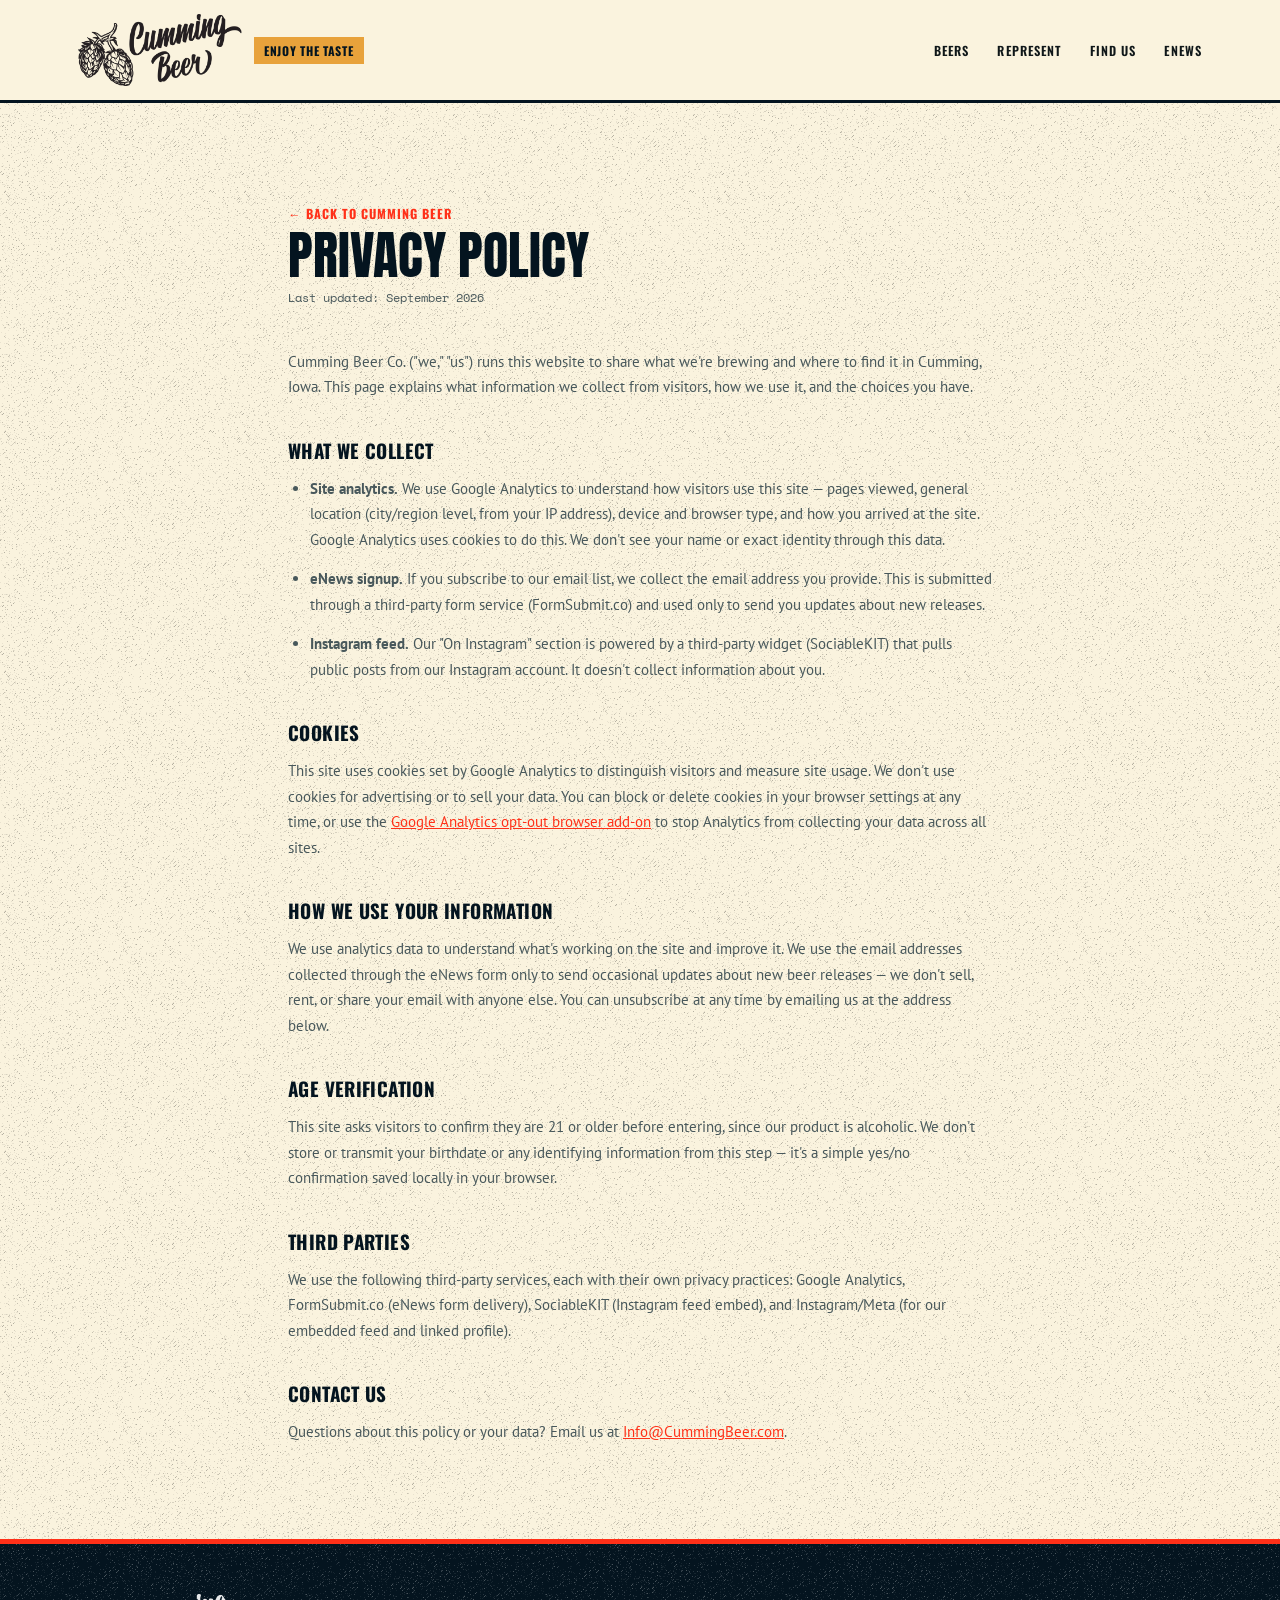
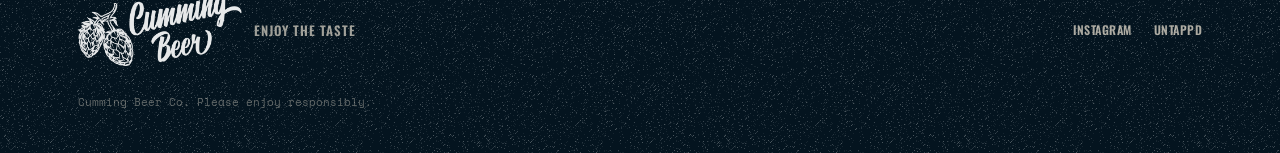
==== privacy.html @ ff50716a "Add privacy policy page and cookie consent notice Adds a privacy.html page covering GA4, the eNews f" ====
<!DOCTYPE html>
<html lang="en">
<head>
<meta charset="UTF-8">
<meta name="viewport" content="width=device-width, initial-scale=1.0">
<title>Privacy Policy | Cumming Beer Co.</title>
<meta name="description" content="Privacy policy for the Cumming Beer Co. website: what we collect, how we use it, and your choices.">
<link rel="canonical" href="https://cummingbeer.com/privacy.html">
<meta name="robots" content="noindex">
<link rel="icon" type="image/png" href="images/favicon.png">
<link rel="apple-touch-icon" href="images/favicon.png">
<link rel="stylesheet" href="css/style.css">
<link rel="stylesheet" href="https://fonts.googleapis.com/css2?family=Anton&family=Rye&family=Oswald:wght@500;600;700&family=PT+Sans:wght@400;700&family=Space+Mono:wght@400;700&family=Jost:wght@500&family=Caveat:wght@600;700&display=swap">
<style>
  .legal-wrap{max-width:760px;margin:0 auto;padding:100px 28px 80px;}
  .legal-wrap h1{font-family:'Anton',sans-serif;font-weight:400;text-transform:uppercase;font-size:clamp(32px,5.6vw,52px);line-height:0.95;margin:0 0 8px;color:var(--navy);}
  :root[data-theme="dark"] .legal-wrap h1{color:var(--ink);}
  @media (prefers-color-scheme:dark){ :root:not([data-theme="light"]) .legal-wrap h1{color:var(--ink);} }
  .legal-wrap .updated{font-family:'Space Mono',monospace;font-size:12px;color:var(--ink-soft);margin:0 0 40px;}
  .legal-wrap h2{font-family:'Oswald',sans-serif;font-weight:700;font-size:19px;text-transform:uppercase;letter-spacing:0.02em;margin:36px 0 12px;color:var(--navy);}
  :root[data-theme="dark"] .legal-wrap h2{color:var(--ink);}
  @media (prefers-color-scheme:dark){ :root:not([data-theme="light"]) .legal-wrap h2{color:var(--ink);} }
  .legal-wrap p, .legal-wrap li{font-size:15px;line-height:1.7;color:var(--ink-soft);margin:0 0 14px;}
  .legal-wrap ul{margin:0 0 14px;padding-left:22px;}
  .legal-wrap a{color:var(--red);}
  .legal-wrap .back{display:inline-block;margin-bottom:8px;font-family:'Oswald',sans-serif;font-weight:700;font-size:12.5px;letter-spacing:0.08em;text-transform:uppercase;text-decoration:none;color:var(--red);}
</style>
</head>
<body>

<nav>
  <div class="nav-row">
    <a class="brand" href="index.html">
      <img src="images/logo-nav.png" alt="Cumming Beer">
      <span class="brand-tagline">Enjoy the Taste</span>
    </a>
    <ul class="nav-links">
      <li><a href="index.html#beers">Beers</a></li>
      <li><a href="index.html#represent">Represent</a></li>
      <li><a href="index.html#find-us">Find Us</a></li>
      <li><a href="index.html#news">eNews</a></li>
    </ul>
  </div>
</nav>

<div class="legal-wrap">
  <a class="back" href="index.html">&larr; Back to Cumming Beer</a>
  <h1>Privacy Policy</h1>
  <p class="updated">Last updated: September 2026</p>

  <p>Cumming Beer Co. ("we," "us") runs this website to share what we're brewing and where to find it in Cumming, Iowa. This page explains what information we collect from visitors, how we use it, and the choices you have.</p>

  <h2>What we collect</h2>
  <ul>
    <li><strong>Site analytics.</strong> We use Google Analytics to understand how visitors use this site &mdash; pages viewed, general location (city/region level, from your IP address), device and browser type, and how you arrived at the site. Google Analytics uses cookies to do this. We don't see your name or exact identity through this data.</li>
    <li><strong>eNews signup.</strong> If you subscribe to our email list, we collect the email address you provide. This is submitted through a third-party form service (FormSubmit.co) and used only to send you updates about new releases.</li>
    <li><strong>Instagram feed.</strong> Our "On Instagram" section is powered by a third-party widget (SociableKIT) that pulls public posts from our Instagram account. It doesn't collect information about you.</li>
  </ul>

  <h2>Cookies</h2>
  <p>This site uses cookies set by Google Analytics to distinguish visitors and measure site usage. We don't use cookies for advertising or to sell your data. You can block or delete cookies in your browser settings at any time, or use the <a href="https://tools.google.com/dlpage/gaoptout" target="_blank" rel="noopener">Google Analytics opt-out browser add-on</a> to stop Analytics from collecting your data across all sites.</p>

  <h2>How we use your information</h2>
  <p>We use analytics data to understand what's working on the site and improve it. We use the email addresses collected through the eNews form only to send occasional updates about new beer releases &mdash; we don't sell, rent, or share your email with anyone else. You can unsubscribe at any time by emailing us at the address below.</p>

  <h2>Age verification</h2>
  <p>This site asks visitors to confirm they are 21 or older before entering, since our product is alcoholic. We don't store or transmit your birthdate or any identifying information from this step &mdash; it's a simple yes/no confirmation saved locally in your browser.</p>

  <h2>Third parties</h2>
  <p>We use the following third-party services, each with their own privacy practices: Google Analytics, FormSubmit.co (eNews form delivery), SociableKIT (Instagram feed embed), and Instagram/Meta (for our embedded feed and linked profile).</p>

  <h2>Contact us</h2>
  <p>Questions about this policy or your data? Email us at <a href="mailto:Info@CummingBeer.com">Info@CummingBeer.com</a>.</p>
</div>

<footer>
  <div class="wrap">
    <div class="foot-row">
      <div class="foot-brand">
        <img src="images/logo-nav.png" alt="Cumming Beer Co.">
        <span class="foot-tagline">Enjoy the Taste</span>
      </div>
      <ul class="foot-links">
        <li><a href="https://www.instagram.com/cummingbeer" target="_blank" rel="noopener">Instagram</a></li>
        <li><a href="https://untappd.com/CummingBeerLLC" target="_blank" rel="noopener">Untappd</a></li>
      </ul>
    </div>
    <p class="foot-copy">Cumming Beer Co. Please enjoy responsibly.</p>
  </div>
</footer>

</body>
</html>
---- css/style.css ----
:root{
    --navy:#04141F;
    --navy-deep:#010B11;
    --red:#FF3018;
    --red-deep:#C4210D;
    --gold:#E8A23B;
    --cream:#F4E5AE;
    --paper:#FAF3DE;
    --ink:#0F1719;
    --ink-soft:#48585B;
    --line:rgba(4,20,31,0.2);
    --card:#FFFFFF;
  }
  @media (prefers-color-scheme: dark){
    :root:not([data-theme="light"]){
      --paper:#0C1712;
      --card:#16231D;
      --ink:#F1EADA;
      --ink-soft:#A9B8AE;
      --line:rgba(241,234,218,0.18);
      --cream:#2A3B2E;
    }
  }
  :root[data-theme="dark"]{
    --paper:#0C1712;
    --card:#16231D;
    --ink:#F1EADA;
    --ink-soft:#A9B8AE;
    --line:rgba(241,234,218,0.18);
    --cream:#2A3B2E;
  }

  *{box-sizing:border-box;}
  .sr-only{position:absolute;width:1px;height:1px;padding:0;margin:-1px;overflow:hidden;clip:rect(0,0,0,0);white-space:nowrap;border:0;}
  html{scroll-behavior:smooth;}
  body{
    margin:0;
    background:var(--paper);
    background-image:url(../images/grain-dark.png);
    background-repeat:repeat;
    color:var(--ink);
    font-family:'PT Sans','Segoe UI',Arial,sans-serif;
    -webkit-font-smoothing:antialiased;
    overflow-x:hidden;
  }
  @media (prefers-color-scheme: dark){ :root:not([data-theme="light"]) body{background-image:url(../images/grain-light.png);} }
  :root[data-theme="dark"] body{background-image:url(../images/grain-light.png);}
  ::selection{background:var(--red);color:#fff;}
  img{max-width:100%;display:block;}
  a{color:inherit;}
  .wrap{max-width:1180px;margin:0 auto;padding:0 28px;position:relative;z-index:1;}
  section{padding:100px 0;}
  @media (max-width:640px){ section{padding:64px 0;} }

  .eyebrow{
    display:inline-block;
    font-family:'Oswald',sans-serif;
    font-weight:700;
    font-size:11.5px;
    letter-spacing:0.14em;
    text-transform:uppercase;
    color:#fff;
    background:var(--red);
    padding:5px 12px 4px;
    transform:skew(-9deg);
    margin:0 0 20px;
  }
  .eyebrow span{display:inline-block;transform:skew(9deg);}
  h2.head{
    font-family:'Anton',sans-serif;
    font-weight:400;
    text-transform:uppercase;
    letter-spacing:0.005em;
    font-size:clamp(38px,6.4vw,78px);
    line-height:0.9;
    margin:0 0 18px;
    text-wrap:balance;
    color:var(--navy);
  }
  :root[data-theme="dark"] h2.head{color:var(--ink);}
  @media (prefers-color-scheme:dark){ :root:not([data-theme="light"]) h2.head{color:var(--ink);} }
  h2.head.pop{
    color:var(--paper);
    -webkit-text-stroke:2px var(--navy);
    text-shadow:5px 5px 0 var(--red);
  }
  :root[data-theme="dark"] h2.head.pop{color:var(--ink);-webkit-text-stroke:2px var(--paper);}
  .lede{
    font-size:16.5px;
    line-height:1.7;
    color:var(--ink-soft);
    max-width:56ch;
    margin:0 0 40px;
  }
  .script{font-family:'Caveat',cursive;}

  /* ---------- Nav ---------- */
  nav{
    position:sticky;
    top:0;
    z-index:40;
    background:var(--paper);
    border-bottom:3px solid var(--navy);
  }
  :root[data-theme="dark"] nav{background:var(--paper);border-bottom-color:var(--ink);}
  @media (prefers-color-scheme:dark){ :root:not([data-theme="light"]) nav{background:var(--paper);border-bottom-color:var(--ink);} }
  .nav-row{
    display:flex;
    align-items:center;
    justify-content:space-between;
    padding:14px 28px;
    max-width:1180px;
    margin:0 auto;
  }
  .brand{
    display:flex;
    align-items:center;
    gap:12px;
    text-decoration:none;
  }
  .brand img{height:72px;width:auto;display:block;}
  :root[data-theme="dark"] .brand img{filter:invert(1) brightness(1.2);}
  @media (prefers-color-scheme:dark){ :root:not([data-theme="light"]) .brand img{filter:invert(1) brightness(1.2);} }
  .brand-tagline{
    display:inline-block;
    font-family:'Oswald',sans-serif;
    font-weight:700;
    font-size:12px;
    letter-spacing:0.06em;
    text-transform:uppercase;
    color:var(--navy);
    background:var(--gold);
    padding:5px 10px;
  }
  .nav-links{
    display:flex;
    gap:28px;
    list-style:none;
    margin:0;
    padding:0;
    font-family:'Oswald',sans-serif;
    font-weight:600;
    font-size:12.5px;
    letter-spacing:0.09em;
    text-transform:uppercase;
  }
  .nav-links a{text-decoration:none;border-bottom:3px solid transparent;padding-bottom:4px;}
  .nav-links a:hover{border-color:var(--red);color:var(--red);}
  @media (max-width:640px){ .nav-links{display:none;} }

  /* ---------- Hero ---------- */
  .hero{
    position:relative;
    background:var(--navy);
    overflow:hidden;
  }
  @media (max-width:860px){ .hero{display:flex;flex-direction:column;} }
  .hero-copy{
    position:relative;
    z-index:1;
    width:50%;
    display:flex;
    flex-direction:column;
    justify-content:center;
    padding:320px 52px;
    background:var(--navy);
    background-image:url(../images/grain-light.png);
    background-repeat:repeat;
    clip-path:polygon(0 0,100% 0,88% 100%,0 100%);
  }
  @media (max-width:860px){ .hero-copy{width:100%;padding:64px 28px 44px;clip-path:none;} }
  .hero .eyebrow{margin-bottom:22px;}
  .hero h1{
    font-family:'Anton',sans-serif;
    font-weight:400;
    text-transform:uppercase;
    font-size:clamp(56px,9.2vw,118px);
    line-height:0.86;
    margin:0 0 20px;
    color:#FAF3DE;
    text-wrap:balance;
  }
  .hero .tagline{
    display:inline-block;
    font-family:'Oswald',sans-serif;
    font-weight:700;
    font-size:15px;
    letter-spacing:0.06em;
    text-transform:uppercase;
    color:var(--navy);
    background:var(--gold);
    padding:8px 16px;
    transform:rotate(-3deg);
    margin:0 0 28px;
    width:fit-content;
  }
  .hero p.desc{
    font-size:16.5px;
    line-height:1.7;
    color:rgba(250,243,222,0.82);
    max-width:64ch;
    margin:0 0 34px;
    text-wrap:pretty;
  }
  .hero-ctas{display:flex;gap:14px;flex-wrap:wrap;}
  .btn{
    font-family:'Oswald',sans-serif;
    font-weight:700;
    font-size:13px;
    letter-spacing:0.08em;
    text-transform:uppercase;
    text-decoration:none;
    padding:15px 28px;
    border-radius:2px;
    display:inline-block;
    border:2.5px solid var(--red);
  }
  .btn.solid{background:var(--red);border-color:var(--red);color:#fff;}
  .btn.outline{color:#FAF3DE;border-color:#FAF3DE;}
  .btn.outline:hover{background:#FAF3DE;color:var(--navy);}
  .btn.solid:hover{background:var(--red-deep);border-color:var(--red-deep);}

  .hero-photo{
    position:absolute;
    top:0;
    right:0;
    bottom:0;
    width:50%;
    overflow:hidden;
  }
  .hero-photo img{
    width:100%;
    height:100%;
    object-fit:cover;
    object-position:45% 50%;
  }
  @media (max-width:860px){ .hero-photo{position:static;width:100%;height:300px;order:-1;} }
  .hero-photo .cap{
    position:absolute;
    left:16px;
    bottom:14px;
    font-family:'Space Mono',monospace;
    font-size:10.5px;
    letter-spacing:0.04em;
    color:#fff;
    background:var(--red);
    padding:5px 11px;
  }

  /* ---------- Beer lineup ---------- */
  .beer-grid{
    display:grid;
    grid-template-columns:repeat(4,1fr);
    gap:12px;
  }
  @media (max-width:920px){ .beer-grid{grid-template-columns:repeat(2,1fr);} }
  @media (max-width:520px){ .beer-grid{grid-template-columns:1fr;} }
  .beer-card{
    position:relative;
    background:var(--card);
    border:2.5px solid var(--navy);
    border-radius:0;
    overflow:hidden;
    cursor:pointer;
    text-align:left;
    padding:0;
    font:inherit;
    color:inherit;
    box-shadow:7px 7px 0 var(--line);
    transition:transform 0.18s ease, box-shadow 0.18s ease;
  }
  :root[data-theme="dark"] .beer-card{border-color:var(--ink);}
  @media (prefers-color-scheme:dark){ :root:not([data-theme="light"]) .beer-card{border-color:var(--ink);} }
  .beer-card:hover{transform:translate(-4px,-6px) rotate(-0.6deg);box-shadow:11px 11px 0 var(--accent, var(--red));}
  .beer-card:focus-visible{outline:2px solid var(--red);outline-offset:3px;}
  .beer-card.beer-card--free{
    background:transparent;
    border:none;
    box-shadow:none;
    display:flex;flex-direction:column;
  }
  .beer-card.beer-card--free:hover{
    transform:translateY(-5px);
    box-shadow:none;
  }
  .can-stage-wrap{
    display:flex;align-items:flex-end;justify-content:center;
    height:280px;
    padding:10px 0 18px;
  }
  .can-stage-wrap .can-stage{height:100%;}
  .beer-visual{
    display:flex;align-items:flex-end;justify-content:center;
    height:390px;
    padding:12px 0 16px;
  }
  .beer-visual img{max-height:100%;max-width:96%;width:auto;object-fit:contain;
    filter:drop-shadow(0 16px 18px rgba(0,0,0,0.32));transition:transform 0.3s ease;}
  .beer-card--free:hover .beer-visual img{transform:scale(1.05) translateY(-3px);}
  .beer-card--free .beer-info{text-align:center;padding:0 6px 4px;}
  .beer-thumb{
    position:relative;
    aspect-ratio:4/3;
    overflow:hidden;
    border-bottom:2.5px solid var(--navy);
  }
  :root[data-theme="dark"] .beer-thumb{border-color:var(--ink);}
  @media (prefers-color-scheme:dark){ :root:not([data-theme="light"]) .beer-thumb{border-color:var(--ink);} }
  .beer-thumb img{width:100%;height:100%;object-fit:cover;transition:transform 0.3s ease;}
  .beer-card:hover .beer-thumb img{transform:scale(1.06);}
  .beer-tape{
    position:absolute;
    width:58px;height:22px;
    background:rgba(244,229,174,0.9);
    top:-8px;left:14px;
    transform:rotate(-6deg);
    box-shadow:0 1px 2px rgba(0,0,0,0.18);
    z-index:2;
  }
  .beer-info{padding:18px 18px 22px;}
  .beer-info .style{
    font-family:'Space Mono',monospace;
    font-size:11px;
    letter-spacing:0.08em;
    text-transform:uppercase;
    color:var(--accent, var(--ink-soft));
    margin:0 0 6px;
  }
  .beer-info .name{
    font-family:'Anton',sans-serif;
    font-weight:400;
    font-size:23px;
    text-transform:uppercase;
    margin:0 0 8px;
    line-height:1.02;
  }
  .beer-info .abv{
    font-family:'Space Mono',monospace;
    font-weight:700;
    font-size:11.5px;
    color:var(--ink-soft);
  }

  /* ---------- Modal ---------- */
  .modal-backdrop{
    position:fixed;inset:0;z-index:100;
    background:rgba(4,20,31,0.72);
    backdrop-filter:blur(3px);
    display:flex;align-items:center;justify-content:center;
    padding:24px;
    opacity:0;pointer-events:none;
    transition:opacity 0.2s ease;
  }
  .modal-backdrop.open{opacity:1;pointer-events:auto;}
  .modal{
    background:var(--card);
    border-radius:0;
    border:3px solid var(--navy);
    max-width:520px;
    width:100%;
    max-height:90vh;
    overflow:auto;
    transform:translateY(14px) scale(0.98);
    transition:transform 0.2s ease;
  }
  :root[data-theme="dark"] .modal{border-color:var(--ink);}
  @media (prefers-color-scheme:dark){ :root:not([data-theme="light"]) .modal{border-color:var(--ink);} }
  .modal-backdrop.open .modal{transform:translateY(0) scale(1);}
  .modal-hero{
    position:relative;
    background:var(--accent, var(--navy));
    padding:38px 30px 30px;
    display:flex;
    align-items:center;
    justify-content:center;
    border-bottom:5px solid var(--accent, var(--red));
  }
  .modal img{max-width:62%;max-height:46vh;width:auto;height:auto;object-fit:contain;filter:drop-shadow(0 18px 24px rgba(0,0,0,0.35));}
  .modal-hero.photo-mode{padding:0;overflow:hidden;background:var(--navy);border-bottom:5px solid var(--accent, var(--red));}
  .modal-hero.photo-mode img{max-width:100%;max-height:none;width:100%;height:100%;object-fit:cover;filter:none;display:block;}
  .modal-hero.photo-mode::after{
    content:'';
    position:absolute;inset:0;
    background-image:url(../images/grain-dark.png);
    background-repeat:repeat;
    mix-blend-mode:multiply;
    opacity:0.55;
    pointer-events:none;
  }

  /* ---------- Can Spin (interactive) ---------- */
  .beer-thumb.can-thumb{
    display:flex;align-items:center;justify-content:center;
    background:var(--accent,#E1731D);
  }
  .beer-thumb.can-thumb img{width:auto;height:85%;object-fit:contain;filter:drop-shadow(0 12px 14px rgba(0,0,0,0.35));}
  .can-stage{
    position:relative;
    height:90%;
    aspect-ratio:196/430;
    cursor:grab;
    touch-action:pan-y;
    filter:drop-shadow(0 8px 10px rgba(0,0,0,0.4));
    -webkit-user-select:none;user-select:none;
  }
  .can-stage:active{cursor:grabbing;}
  .can-cap{
    position:absolute;left:5%;right:5%;top:0;height:9%;z-index:3;
    border-radius:50% 50% 3px 3px/70% 70% 3px 3px;
    background:linear-gradient(180deg,#b9bdc0 0%,#4a4d50 14%,#1c1e20 42%,#0a0b0c 75%,#000000 100%);
    box-shadow:inset 0 -3px 5px rgba(0,0,0,0.5), inset 0 2px 2px rgba(255,255,255,0.5);
  }
  .can-foot{
    position:absolute;left:6%;right:6%;bottom:0;height:6%;z-index:3;
    border-radius:3px 3px 40% 40%/3px 3px 100% 100%;
    background:linear-gradient(180deg,#000000 0%,#0d0e0f 50%,#2a2d30 78%,#6b6f73 100%);
    box-shadow:inset 0 3px 4px rgba(0,0,0,0.5), inset 0 -2px 2px rgba(255,255,255,0.3);
  }
  .can-body{
    position:absolute;left:0;right:0;top:7%;bottom:5%;z-index:1;
    overflow:hidden;background-repeat:repeat-x;background-size:auto 100%;background-position:0 0;
    background-color:#0d0e0f;
  }
  .can-shadow,.can-highlight{position:absolute;inset:0;pointer-events:none;z-index:2;}
  .can-shadow{
    background:
      linear-gradient(90deg, rgba(0,0,0,0.6) 0%, rgba(0,0,0,0) 20%, rgba(0,0,0,0) 78%, rgba(0,0,0,0.6) 100%),
      linear-gradient(180deg, rgba(0,0,0,0.26) 0%, rgba(0,0,0,0) 14%, rgba(0,0,0,0) 82%, rgba(0,0,0,0.32) 100%);
    mix-blend-mode:multiply;
  }
  .can-highlight{
    background:linear-gradient(90deg, transparent 16%, rgba(255,255,255,0.5) 31%, rgba(255,255,255,0.1) 40%, transparent 54%);
    mix-blend-mode:screen;
  }
  .modal-body{
    padding:28px 30px 32px;
    position:relative;
    background:var(--card);
    background-image:url(../images/grain-dark.png);
    background-repeat:repeat;
  }
  :root[data-theme="dark"] .modal-body{background-image:url(../images/grain-light.png);}
  @media (prefers-color-scheme:dark){ :root:not([data-theme="light"]) .modal-body{background-image:url(../images/grain-light.png);} }
  .modal-close{
    position:absolute;top:14px;right:14px;
    width:34px;height:34px;
    border-radius:50%;
    border:2px solid #fff;
    background:rgba(4,20,31,0.35);
    color:#fff;
    cursor:pointer;
    font-size:17px;
    line-height:1;
    z-index:2;
  }
  .modal-body .style{
    font-family:'Space Mono',monospace;
    font-size:11.5px;
    letter-spacing:0.08em;
    text-transform:uppercase;
    color:var(--accent,var(--red));
    margin:0 0 8px;
  }
  .modal-body h3{
    font-family:'Anton',sans-serif;
    font-weight:400;
    text-transform:uppercase;
    font-size:clamp(30px,7vw,42px);
    line-height:0.95;
    margin:0 0 10px;
    text-wrap:balance;
    color:var(--ink);
    -webkit-text-stroke:1.3px var(--accent, var(--red));
    text-shadow:3px 3px 0 var(--accent, var(--red));
  }
  .modal-body .abv{
    font-family:'Space Mono',monospace;
    font-weight:700;
    font-size:12.5px;
    color:var(--ink-soft);
    margin:0 0 18px;
  }
  .modal-body p.desc{font-size:14.5px;line-height:1.65;color:var(--ink-soft);margin:0;}
  .desc p{margin:0 0 10px;}
  .desc p:last-child{margin-bottom:0;}
  .tasting-label{font-family:'Space Mono',monospace;font-size:11px;letter-spacing:0.08em;text-transform:uppercase;font-weight:700;color:var(--accent,var(--red));margin:0 0 5px;}
  .desc p.tasting-label ~ p.tasting-label{margin-top:4px;}
  @media (min-width:700px){
    .modal-backdrop{overflow-y:auto;align-items:flex-start;}
    .modal{
      max-width:900px;
      max-height:none;
      display:grid;
      grid-template-columns:minmax(0,1.05fr) minmax(0,0.95fr);
      overflow:visible;
      margin:auto;
    }
    .modal-hero{
      min-height:420px;
      border-bottom:0;
      border-right:5px solid var(--accent, var(--red));
    }
    .modal-hero.photo-mode{border-bottom:0;border-right:5px solid var(--accent, var(--red));}
    .modal-body{overflow-y:visible;}
  }

  /* ---------- Represent ---------- */
  .represent{
    background:var(--navy);
    background-image:url(../images/grain-light.png);
    background-repeat:repeat;
    color:#F3EAD9;
    position:relative;
  }
  .represent .eyebrow{background:var(--gold);color:var(--navy);}
  .represent h2.head{color:#FAF3DE;-webkit-text-stroke:2px var(--red);text-shadow:5px 5px 0 var(--red);}
  .represent p.lede{color:rgba(243,234,217,0.8);}
  .represent p.lede a{color:var(--gold);font-weight:700;text-decoration:none;}
  .represent p.lede a:hover{text-decoration:underline;}
  .represent p.lede + p.lede{margin-top:-24px;}
  .rep-row{display:grid;grid-template-columns:1.1fr 0.9fr;gap:0 44px;align-items:stretch;}
  @media (max-width:820px){ .rep-row{grid-template-columns:1fr;gap:32px;} }
  .rep-photos{display:grid;grid-template-columns:1fr 1fr;grid-template-rows:1fr 1fr;gap:0;border:3px solid var(--gold);height:100%;}
  .rep-photos img{height:100%;width:100%;object-fit:cover;}
  .rep-photos img:first-child{grid-row:1/3;}
  @media (max-width:820px){ .rep-photos{height:auto;} .rep-photos img{aspect-ratio:1/1;height:auto;} .rep-photos img:first-child{aspect-ratio:auto;height:100%;} }

  /* ---------- Roads ---------- */
  .roads{text-align:center;}
  .roads h2.head{font-family:'Anton',sans-serif;text-transform:uppercase;font-size:clamp(34px,5.6vw,64px);color:var(--navy);}
  :root[data-theme="dark"] .roads h2.head{color:var(--ink);}
  @media (prefers-color-scheme:dark){ :root:not([data-theme="light"]) .roads h2.head{color:var(--ink);} }
  .roads .lede{margin-left:auto;margin-right:auto;}
  .sign-post{
    display:flex;
    flex-direction:column;
    align-items:center;
    gap:4px;
    max-width:380px;
    margin:40px auto 0;
  }
  .sign{
    width:100%;
    background:var(--navy);
    color:#F3EAD9;
    font-family:'Oswald',sans-serif;
    font-weight:700;
    letter-spacing:0.05em;
    text-transform:uppercase;
    font-size:16px;
    padding:15px 20px;
    display:flex;
    justify-content:space-between;
    border:3px solid var(--gold);
  }
  .sign:nth-child(1){transform:translateX(-18px) rotate(-1.5deg);}
  .sign:nth-child(2){transform:translateX(14px) rotate(1.5deg);}
  .sign:nth-child(3){transform:translateX(-10px) rotate(1deg);}
  .sign:nth-child(4){transform:translateX(16px) rotate(-1deg);}
  .sign:nth-child(5){transform:translateX(-14px) rotate(1.5deg);}
  .sign:nth-child(6){transform:translateX(10px) rotate(-1.5deg);}
  .sign .mi{font-family:'Space Mono',monospace;font-weight:700;color:var(--gold);}
  .post{width:9px;height:200px;background:var(--gold);}

  /* ---------- Find us ---------- */
  .find-grid{display:grid;grid-template-columns:1fr 1fr;gap:26px;}
  @media (max-width:760px){ .find-grid{grid-template-columns:1fr;} }
  .find-card{
    display:block;
    background:var(--card);
    border:2.5px solid var(--navy);
    border-radius:0;
    overflow:hidden;
    text-decoration:none;
    color:inherit;
    transition:transform 0.2s ease, box-shadow 0.2s ease;
  }
  .find-card:hover{transform:translateY(-3px);box-shadow:0 10px 20px rgba(0,0,0,0.15);}
  :root[data-theme="dark"] .find-card{border-color:var(--ink);}
  @media (prefers-color-scheme:dark){ :root:not([data-theme="light"]) .find-card{border-color:var(--ink);} }
  .find-card img{width:100%;aspect-ratio:16/10;object-fit:cover;}
  .find-body{padding:22px 24px 26px;}
  .find-body .tag{
    display:inline-block;
    font-family:'Oswald',sans-serif;
    font-weight:700;
    font-size:11px;
    letter-spacing:0.06em;
    text-transform:uppercase;
    color:#fff;
    background:var(--red);
    padding:4px 10px;
    margin:0 0 10px;
  }
  .find-body h3{
    font-family:'Anton',sans-serif;
    font-weight:400;
    text-transform:uppercase;
    font-size:23px;
    margin:0 0 8px;
  }
  .find-body p{font-size:14px;line-height:1.6;color:var(--ink-soft);margin:0;}

  /* ---------- Instagram ---------- */
  .ig-head{display:flex;align-items:center;justify-content:space-between;flex-wrap:wrap;gap:12px;margin-bottom:24px;}
  .ig-handle{font-family:'Space Mono',monospace;font-weight:700;font-size:13px;text-decoration:none;border-bottom:2px solid var(--red);padding-bottom:2px;}
  .ig-handle:hover{color:var(--red);}
  .ig-grid{
    display:grid;
    grid-template-columns:repeat(6,1fr);
    gap:0;
    width:100vw;
    margin-left:calc(50% - 50vw);
    margin-right:calc(50% - 50vw);
    border-top:3px solid var(--navy);
    border-bottom:3px solid var(--navy);
  }
  :root[data-theme="dark"] .ig-grid{border-color:var(--ink);}
  @media (prefers-color-scheme:dark){ :root:not([data-theme="light"]) .ig-grid{border-color:var(--ink);} }
  @media (max-width:760px){ .ig-grid{grid-template-columns:repeat(3,1fr);} }
  .ig-embed-frame{width:100vw;margin-left:calc(50% - 50vw);margin-right:calc(50% - 50vw);}
  .ig-embed-frame .sk-instagram-feed{padding:0 !important;width:100% !important;max-width:none !important;}
  .sk-instagram-feed .sk-instagram-feed-item{aspect-ratio:1/1 !important;height:auto !important;overflow:hidden;position:relative;}
  .sk-instagram-feed .sk-img-sizer,
  .sk-instagram-feed .sk-ig-post-img{width:100% !important;height:100% !important;object-fit:cover !important;position:absolute;inset:0;}
  .ig-embed-frame .sk_branding a.tutorial_link{color:var(--red) !important;text-decoration:none !important;}
  .photo-band{
    width:100vw;
    margin-left:calc(50% - 50vw);
    margin-right:calc(50% - 50vw);
    line-height:0;
    position:relative;
    border-top:3px solid var(--gold);
    border-bottom:3px solid var(--gold);
  }
  .photo-band + .photo-band{border-top:0;}
  .photo-band img{width:100%;height:auto;display:block;object-fit:cover;max-height:78vh;}
  @media (max-width:760px){ .photo-band img{max-height:52vh;object-fit:cover;} }
  .photo-band-pair{display:grid;grid-template-columns:1fr 1fr;}
  .photo-band-cell{position:relative;line-height:0;overflow:hidden;}
  .photo-band-cell:first-child{border-right:3px solid var(--gold);}
  .photo-band-cell img{height:100%;}
  .photo-band-caption{
    position:absolute;left:16px;bottom:16px;
    background:var(--red);
    color:#fff;
    font-family:'Space Mono',monospace;
    font-weight:700;
    font-size:13px;
    line-height:1.3;
    letter-spacing:0.01em;
    padding:7px 12px;
  }
  .ig-tile{position:relative;aspect-ratio:1/1;overflow:hidden;background:var(--cream);}
  .ig-tile img{width:100%;height:100%;object-fit:cover;transition:transform 0.4s ease;}
  .ig-tile::after{content:"";position:absolute;inset:0;background:var(--red);opacity:0;transition:opacity 0.25s ease;mix-blend-mode:multiply;}
  .ig-tile:hover img{transform:scale(1.1);}
  .ig-tile:hover::after{opacity:0.22;}

  /* ---------- eNews + order ---------- */
  .two-col{display:grid;grid-template-columns:1fr 1fr;gap:26px;}
  @media (max-width:820px){ .two-col{grid-template-columns:1fr;} }
  .panel{
    background:var(--card);
    border:2.5px solid var(--navy);
    border-radius:0;
    padding:34px 30px;
  }
  :root[data-theme="dark"] .panel{border-color:var(--ink);}
  @media (prefers-color-scheme:dark){ :root:not([data-theme="light"]) .panel{border-color:var(--ink);} }
  .panel h3{
    font-family:'Anton',sans-serif;
    font-weight:400;
    text-transform:uppercase;
    font-size:22px;
    margin:0 0 10px;
  }
  .panel p{font-size:13.5px;line-height:1.6;color:var(--ink-soft);margin:0 0 20px;}
  .enews-row{display:flex;gap:8px;flex-wrap:wrap;}
  .enews-row input[type="email"]{
    flex:1;min-width:160px;
    font-family:'PT Sans',sans-serif;
    font-size:14px;padding:12px 13px;
    border-radius:2px;border:2px solid var(--line);
    background:var(--paper);color:var(--ink);
  }
  .enews-row button{
    font-family:'Oswald',sans-serif;
    font-weight:700;
    font-size:12.5px;letter-spacing:0.06em;text-transform:uppercase;
    padding:12px 20px;border-radius:2px;border:2px solid var(--red);
    background:var(--red);color:#fff;cursor:pointer;
  }
  .enews-row button:hover{background:var(--red-deep);border-color:var(--red-deep);}
  .form-status{font-size:12px;margin:10px 0 0;min-height:16px;}
  .form-status.ok{color:#3d7a4f;}
  .order-contact{
    font-family:'Space Mono',monospace;
    font-size:12.5px;
    color:var(--ink-soft);
    border:2px dashed var(--line);
    padding:12px 14px;
  }

  /* ---------- Footer ---------- */
  footer{
    background:var(--navy);
    background-image:url(../images/grain-light.png);
    background-repeat:repeat;
    color:rgba(243,234,217,0.7);
    padding:50px 0 32px;
    border-top:5px solid var(--red);
  }
  .foot-row{display:flex;justify-content:space-between;align-items:center;flex-wrap:wrap;gap:20px;}
  .foot-brand{display:flex;align-items:center;gap:12px;}
  .foot-brand img{height:72px;width:auto;filter:brightness(0) invert(1);opacity:0.9;}
  .foot-tagline{font-family:'Oswald',sans-serif;font-weight:600;font-size:13px;letter-spacing:0.08em;text-transform:uppercase;color:#F3EAD9;opacity:0.65;}
  .foot-links{display:flex;gap:22px;font-family:'Oswald',sans-serif;font-weight:600;font-size:12px;letter-spacing:0.04em;text-transform:uppercase;list-style:none;padding:0;margin:0;}
  .foot-links a{text-decoration:none;}
  .foot-links a:hover{color:var(--red);}
  .foot-copy{margin-top:28px;font-family:'Space Mono',monospace;font-size:11px;opacity:0.55;}

  /* ---------- Age gate ---------- */
  .age-gate{position:fixed;inset:0;z-index:999;display:flex;align-items:center;justify-content:center;padding:24px;background:rgba(1,11,17,0.82);backdrop-filter:blur(6px);}
  .age-gate[hidden]{display:none;}
  .age-card{width:100%;max-width:380px;background:var(--navy);color:#F3EAD9;border:3px solid var(--red);padding:36px 28px 28px;text-align:center;box-shadow:0 30px 60px rgba(0,0,0,0.5);}
  .age-card svg{width:34px;height:34px;margin:0 auto 14px;opacity:0.9;}
  .age-card-art{width:auto;height:110px;margin:0 auto 14px;display:block;opacity:0.95;}
  .age-card .eb{font-family:'Oswald',sans-serif;font-weight:700;font-size:11px;letter-spacing:0.14em;text-transform:uppercase;color:var(--red);margin:0 0 10px;}
  .age-card h3{font-family:'Anton',sans-serif;font-weight:400;text-transform:uppercase;font-size:24px;margin:0 0 10px;}
  .age-card p{font-size:13.5px;line-height:1.6;color:rgba(243,234,217,0.72);margin:0 0 22px;}
  .ag-actions{display:flex;gap:12px;}
  .ag-btn{flex:1;font-family:'Oswald',sans-serif;font-weight:700;font-size:13px;text-transform:uppercase;letter-spacing:0.04em;padding:12px 14px;border-radius:2px;border:2px solid rgba(243,234,217,0.4);background:transparent;color:#F3EAD9;cursor:pointer;}
  .ag-btn.primary{background:var(--red);border-color:var(--red);color:#fff;}
  .ag-btn:hover{background:rgba(243,234,217,0.12);}
  .ag-btn.primary:hover{background:var(--red-deep);border-color:var(--red-deep);}

  /* ---------- Cookie notice ---------- */
  .cookie-note{
    position:fixed;
    left:20px;right:20px;bottom:20px;
    z-index:900;
    max-width:520px;
    margin:0 auto;
    background:var(--navy);
    color:#F3EAD9;
    border:2.5px solid var(--gold);
    padding:16px 18px;
    display:flex;
    align-items:center;
    gap:16px;
    flex-wrap:wrap;
    box-shadow:0 12px 30px rgba(0,0,0,0.3);
  }
  .cookie-note[hidden]{display:none;}
  .cookie-note p{margin:0;font-size:13px;line-height:1.5;flex:1;min-width:200px;}
  .cookie-note a{color:var(--gold);}
  .cookie-btn{
    font-family:'Oswald',sans-serif;
    font-weight:700;
    font-size:12.5px;
    letter-spacing:0.06em;
    text-transform:uppercase;
    padding:10px 18px;
    border-radius:2px;
    border:2px solid var(--gold);
    background:var(--gold);
    color:var(--navy);
    cursor:pointer;
  }
  .cookie-btn:hover{background:transparent;color:var(--gold);}

  @media (prefers-reduced-motion: reduce){
    html{scroll-behavior:auto;}
    .beer-card, .modal, .modal-backdrop, .ig-tile img{transition:none !important;}
  }
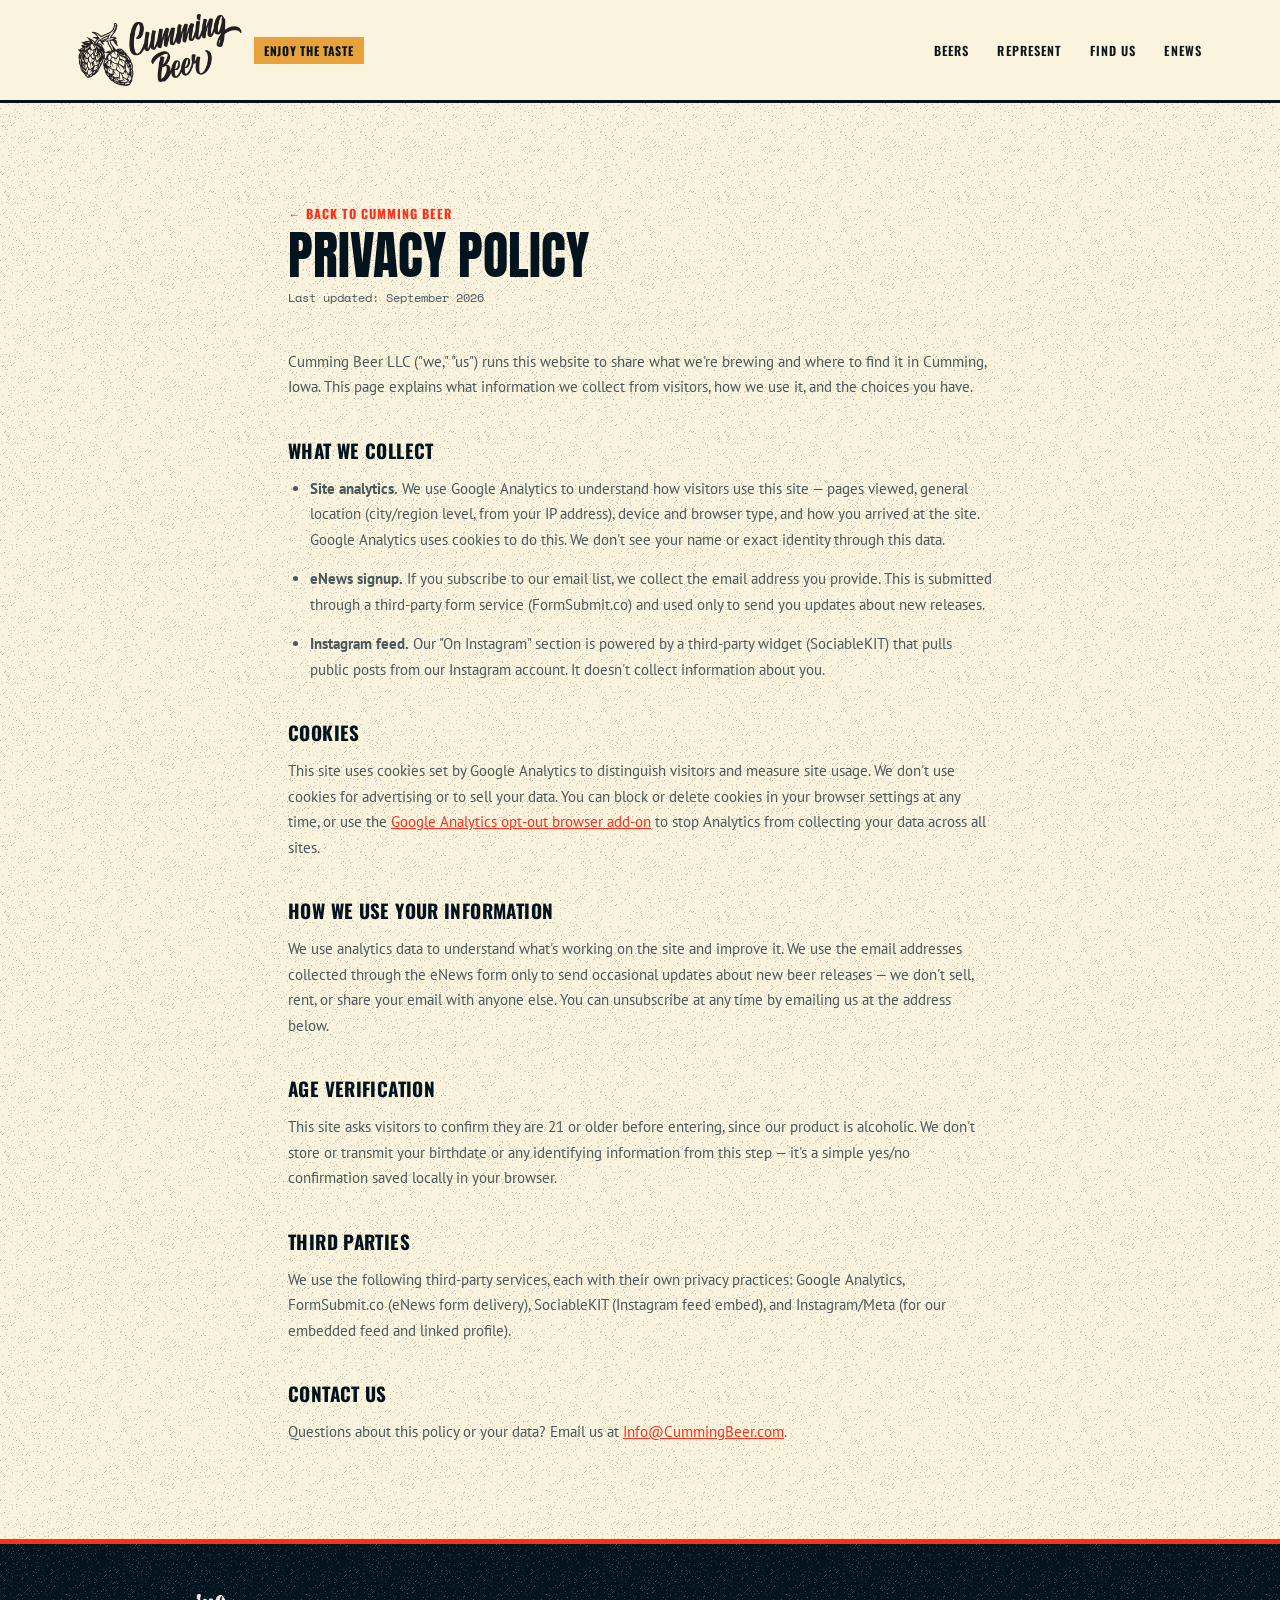
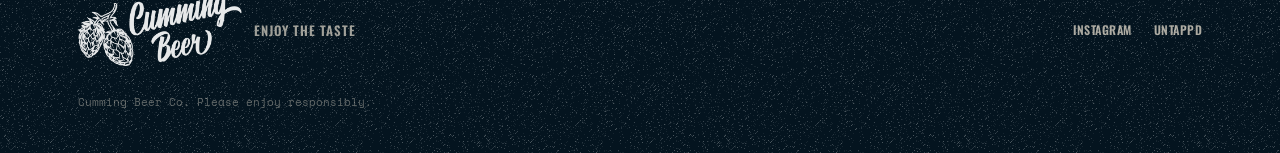
==== commit ec6b2c01: "Fix brand name consistency and legal entity name Correct leftover "Cumming Brewing Co." wording to "" ====
--- a/privacy.html
+++ b/privacy.html
@@ -48,7 +48,7 @@
   <h1>Privacy Policy</h1>
   <p class="updated">Last updated: September 2026</p>
 
-  <p>Cumming Beer Co. ("we," "us") runs this website to share what we're brewing and where to find it in Cumming, Iowa. This page explains what information we collect from visitors, how we use it, and the choices you have.</p>
+  <p>Cumming Beer LLC ("we," "us") runs this website to share what we're brewing and where to find it in Cumming, Iowa. This page explains what information we collect from visitors, how we use it, and the choices you have.</p>
 
   <h2>What we collect</h2>
   <ul>
